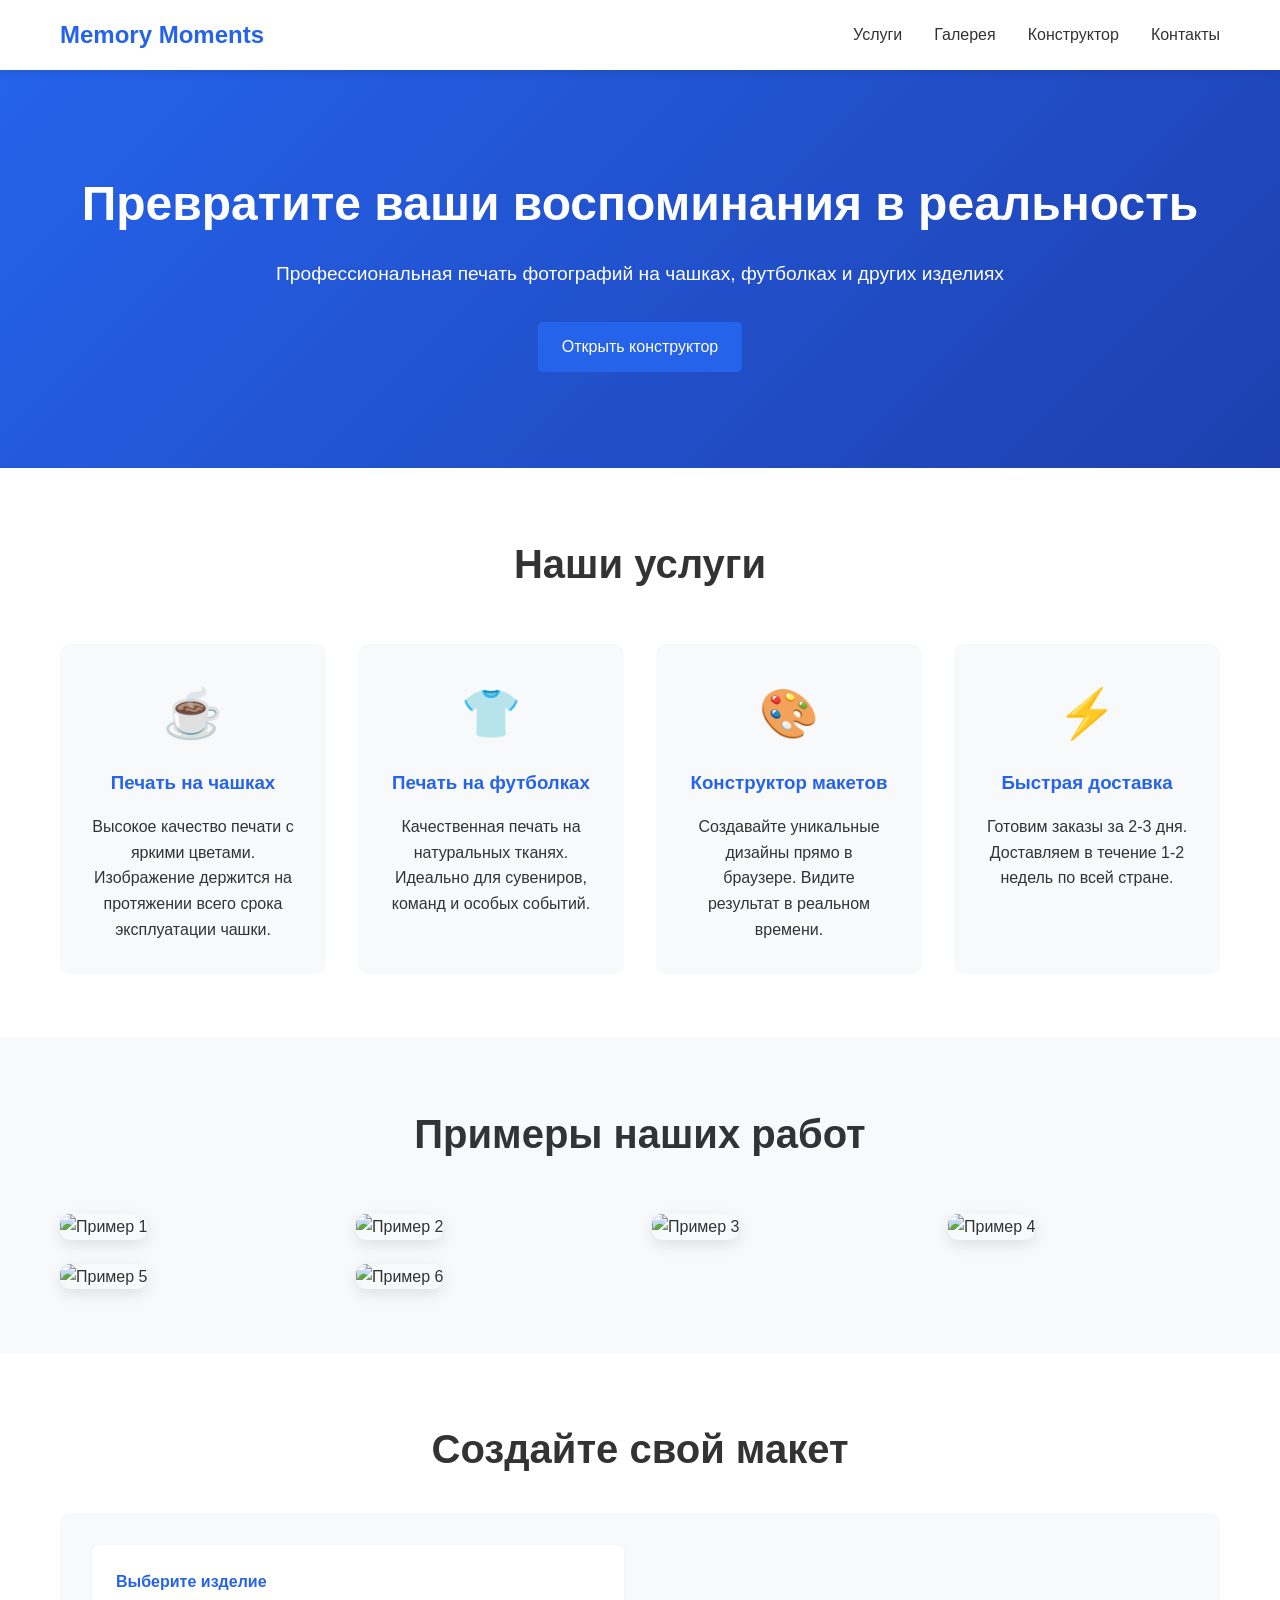
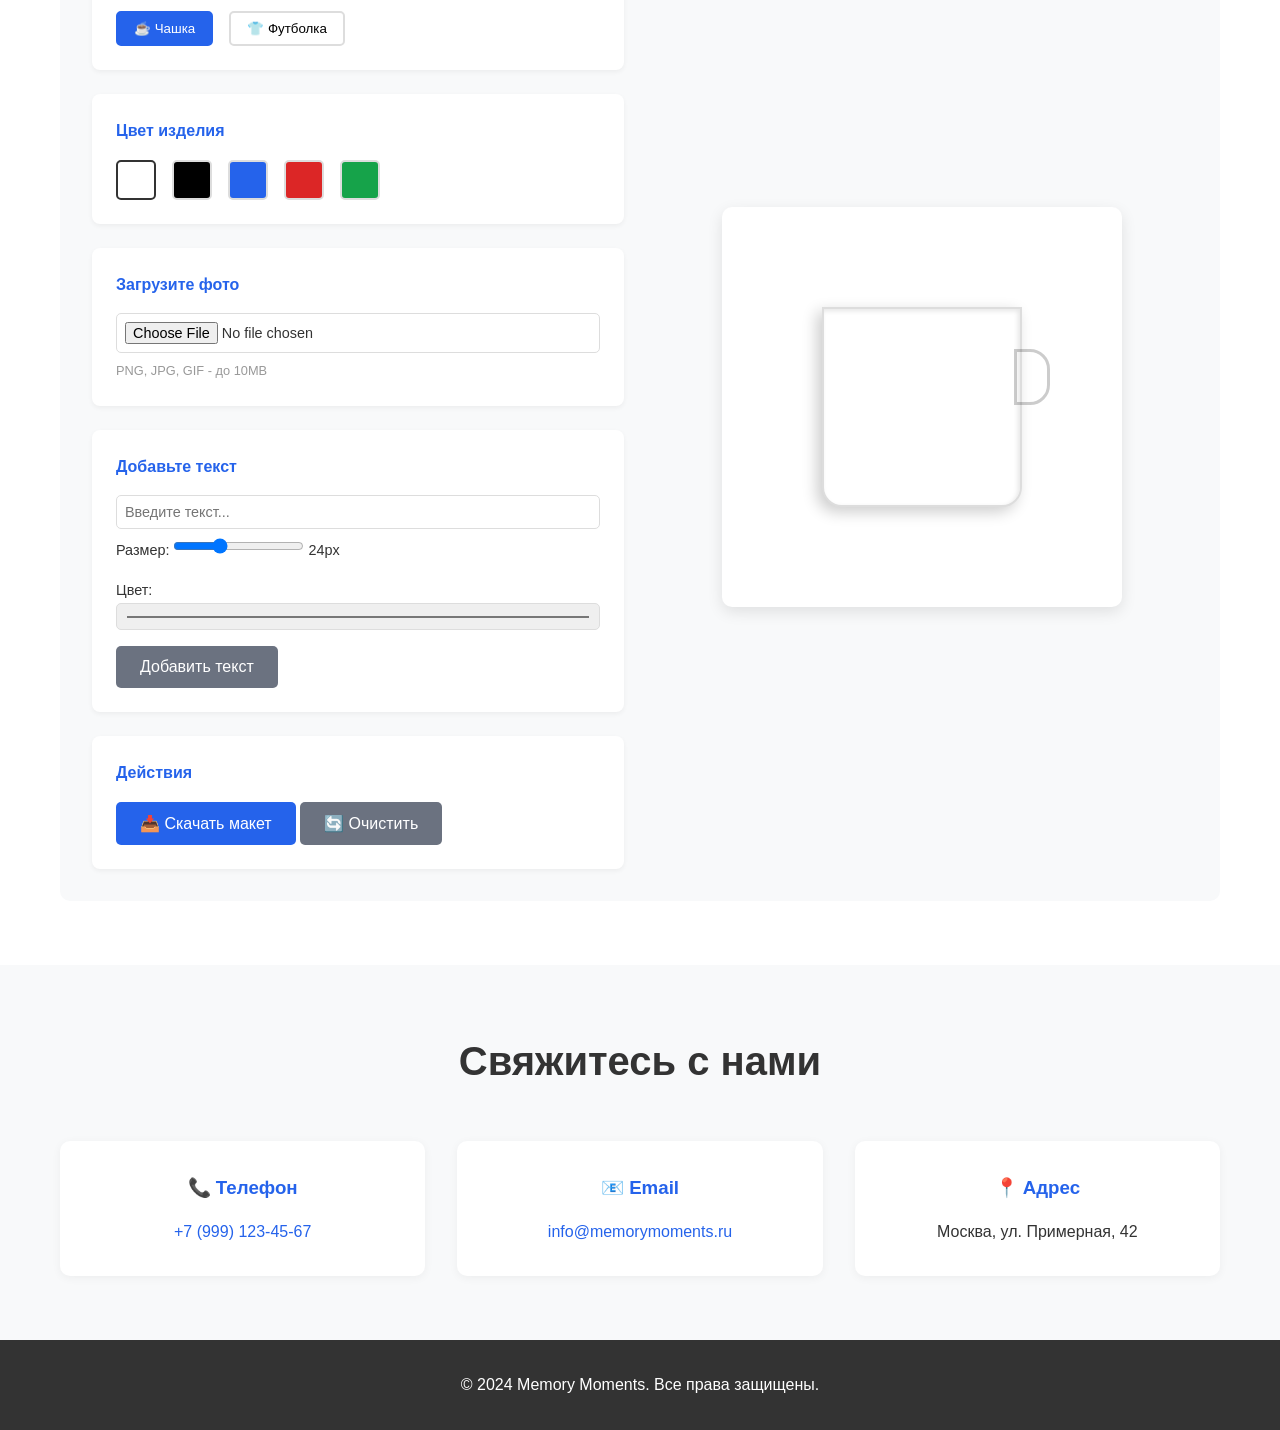
==== index.html @ 1edd254b "Initial commit: Memory Moments landing page with designer" ====
<!DOCTYPE html>
<html lang="ru">
<head>
    <meta charset="UTF-8">
    <meta name="viewport" content="width=device-width, initial-scale=1.0">
    <title>Memory Moments - Фотопечать на чашках и футболках</title>
    <link rel="stylesheet" href="styles.css">
</head>
<body>
    <!-- Навигация -->
    <nav class="navbar">
        <div class="container">
            <div class="logo">Memory Moments</div>
            <ul class="nav-links">
                <li><a href="#features">Услуги</a></li>
                <li><a href="#gallery">Галерея</a></li>
                <li><a href="#designer">Конструктор</a></li>
                <li><a href="#contacts">Контакты</a></li>
            </ul>
        </div>
    </nav>

    <!-- Героический баннер -->
    <section class="hero">
        <div class="container">
            <h1>Превратите ваши воспоминания в реальность</h1>
            <p>Профессиональная печать фотографий на чашках, футболках и других изделиях</p>
            <a href="#designer" class="btn btn-primary">Открыть конструктор</a>
        </div>
    </section>

    <!-- Услуги -->
    <section id="features" class="features">
        <div class="container">
            <h2>Наши услуги</h2>
            <div class="features-grid">
                <div class="feature-card">
                    <div class="feature-icon">☕</div>
                    <h3>Печать на чашках</h3>
                    <p>Высокое качество печати с яркими цветами. Изображение держится на протяжении всего срока эксплуатации чашки.</p>
                </div>
                <div class="feature-card">
                    <div class="feature-icon">👕</div>
                    <h3>Печать на футболках</h3>
                    <p>Качественная печать на натуральных тканях. Идеально для сувениров, команд и особых событий.</p>
                </div>
                <div class="feature-card">
                    <div class="feature-icon">🎨</div>
                    <h3>Конструктор макетов</h3>
                    <p>Создавайте уникальные дизайны прямо в браузере. Видите результат в реальном времени.</p>
                </div>
                <div class="feature-card">
                    <div class="feature-icon">⚡</div>
                    <h3>Быстрая доставка</h3>
                    <p>Готовим заказы за 2-3 дня. Доставляем в течение 1-2 недель по всей стране.</p>
                </div>
            </div>
        </div>
    </section>

    <!-- Галерея -->
    <section id="gallery" class="gallery">
        <div class="container">
            <h2>Примеры наших работ</h2>
            <div class="gallery-grid">
                <div class="gallery-item"><img src="https://via.placeholder.com/300x300?text=Чашка+1" alt="Пример 1"></div>
                <div class="gallery-item"><img src="https://via.placeholder.com/300x300?text=Чашка+2" alt="Пример 2"></div>
                <div class="gallery-item"><img src="https://via.placeholder.com/300x300?text=Футболка+1" alt="Пример 3"></div>
                <div class="gallery-item"><img src="https://via.placeholder.com/300x300?text=Футболка+2" alt="Пример 4"></div>
                <div class="gallery-item"><img src="https://via.placeholder.com/300x300?text=Чашка+3" alt="Пример 5"></div>
                <div class="gallery-item"><img src="https://via.placeholder.com/300x300?text=Футболка+3" alt="Пример 6"></div>
            </div>
        </div>
    </section>

    <!-- Конструктор -->
    <section id="designer" class="designer">
        <div class="container">
            <h2>Создайте свой макет</h2>
            <div class="designer-wrapper">
                <!-- Панель инструментов -->
                <div class="designer-tools">
                    <div class="tool-group">
                        <h3>Выберите изделие</h3>
                        <div class="product-selector">
                            <button class="product-btn active" data-product="mug">
                                ☕ Чашка
                            </button>
                            <button class="product-btn" data-product="tshirt">
                                👕 Футболка
                            </button>
                        </div>
                    </div>

                    <div class="tool-group">
                        <h3>Цвет изделия</h3>
                        <div class="color-picker">
                            <button class="color-btn active" data-color="white" style="background-color: white; border: 2px solid #333;"></button>
                            <button class="color-btn" data-color="black" style="background-color: black;"></button>
                            <button class="color-btn" data-color="blue" style="background-color: #2563eb;"></button>
                            <button class="color-btn" data-color="red" style="background-color: #dc2626;"></button>
                            <button class="color-btn" data-color="green" style="background-color: #16a34a;"></button>
                        </div>
                    </div>

                    <div class="tool-group">
                        <h3>Загрузите фото</h3>
                        <input type="file" id="photoInput" accept="image/*">
                        <small>PNG, JPG, GIF - до 10MB</small>
                    </div>

                    <div class="tool-group">
                        <h3>Добавьте текст</h3>
                        <input type="text" id="textInput" placeholder="Введите текст...">
                        <div class="text-controls">
                            <label>Размер:
                                <input type="range" id="textSize" min="12" max="48" value="24">
                                <span id="sizeValue">24</span>px
                            </label>
                            <label>Цвет:
                                <input type="color" id="textColor" value="#000000">
                            </label>
                        </div>
                        <button id="addTextBtn" class="btn btn-secondary">Добавить текст</button>
                    </div>

                    <div class="tool-group">
                        <h3>Действия</h3>
                        <button id="downloadBtn" class="btn btn-primary">📥 Скачать макет</button>
                        <button id="resetBtn" class="btn btn-secondary">🔄 Очистить</button>
                    </div>
                </div>

                <!-- Превью -->
                <div class="designer-preview">
                    <div class="preview-container">
                        <div class="product-display" id="productDisplay">
                            <div class="mug-preview" id="mugPreview">
                                <div class="mug mug-white">
                                    <div class="mug-print" id="mugPrint">
                                        <canvas id="designCanvas"></canvas>
                                    </div>
                                </div>
                            </div>
                            <div class="tshirt-preview" id="tshirtPreview" style="display: none;">
                                <div class="tshirt tshirt-white">
                                    <div class="tshirt-print" id="tshirtPrint">
                                        <canvas id="designCanvas2"></canvas>
                                    </div>
                                </div>
                            </div>
                        </div>
                    </div>
                </div>
            </div>
        </div>
    </section>

    <!-- Контакты -->
    <section id="contacts" class="contacts">
        <div class="container">
            <h2>Свяжитесь с нами</h2>
            <div class="contacts-grid">
                <div class="contact-item">
                    <h3>📞 Телефон</h3>
                    <p><a href="tel:+79991234567">+7 (999) 123-45-67</a></p>
                </div>
                <div class="contact-item">
                    <h3>📧 Email</h3>
                    <p><a href="mailto:info@memorymoments.ru">info@memorymoments.ru</a></p>
                </div>
                <div class="contact-item">
                    <h3>📍 Адрес</h3>
                    <p>Москва, ул. Примерная, 42</p>
                </div>
            </div>
        </div>
    </section>

    <!-- Подвал -->
    <footer class="footer">
        <div class="container">
            <p>&copy; 2024 Memory Moments. Все права защищены.</p>
        </div>
    </footer>

    <script src="script.js"></script>
</body>
</html>
---- styles.css ----
* {
    margin: 0;
    padding: 0;
    box-sizing: border-box;
}

body {
    font-family: 'Segoe UI', Tahoma, Geneva, Verdana, sans-serif;
    line-height: 1.6;
    color: #333;
    background-color: #f8f9fa;
}

.container {
    max-width: 1200px;
    margin: 0 auto;
    padding: 0 20px;
}

/* Навигация */
.navbar {
    background-color: #fff;
    box-shadow: 0 2px 10px rgba(0, 0, 0, 0.1);
    position: sticky;
    top: 0;
    z-index: 100;
}

.navbar .container {
    display: flex;
    justify-content: space-between;
    align-items: center;
    padding: 1rem 20px;
}

.logo {
    font-size: 1.5rem;
    font-weight: bold;
    color: #2563eb;
}

.nav-links {
    display: flex;
    list-style: none;
    gap: 2rem;
}

.nav-links a {
    text-decoration: none;
    color: #333;
    transition: color 0.3s;
}

.nav-links a:hover {
    color: #2563eb;
}

/* Героический баннер */
.hero {
    background: linear-gradient(135deg, #2563eb 0%, #1e40af 100%);
    color: white;
    padding: 6rem 20px;
    text-align: center;
}

.hero h1 {
    font-size: 3rem;
    margin-bottom: 1rem;
}

.hero p {
    font-size: 1.2rem;
    margin-bottom: 2rem;
}

/* Кнопки */
.btn {
    padding: 0.75rem 1.5rem;
    border: none;
    border-radius: 5px;
    font-size: 1rem;
    cursor: pointer;
    transition: all 0.3s;
    text-decoration: none;
    display: inline-block;
}

.btn-primary {
    background-color: #2563eb;
    color: white;
}

.btn-primary:hover {
    background-color: #1e40af;
    transform: translateY(-2px);
    box-shadow: 0 5px 15px rgba(37, 99, 235, 0.3);
}

.btn-secondary {
    background-color: #6b7280;
    color: white;
}

.btn-secondary:hover {
    background-color: #4b5563;
}

/* Услуги */
.features {
    padding: 4rem 20px;
    background-color: #fff;
}

.features h2 {
    text-align: center;
    font-size: 2.5rem;
    margin-bottom: 3rem;
    color: #333;
}

.features-grid {
    display: grid;
    grid-template-columns: repeat(auto-fit, minmax(250px, 1fr));
    gap: 2rem;
}

.feature-card {
    background-color: #f8f9fa;
    padding: 2rem;
    border-radius: 10px;
    text-align: center;
    transition: transform 0.3s, box-shadow 0.3s;
}

.feature-card:hover {
    transform: translateY(-5px);
    box-shadow: 0 10px 25px rgba(0, 0, 0, 0.1);
}

.feature-icon {
    font-size: 3rem;
    margin-bottom: 1rem;
}

.feature-card h3 {
    color: #2563eb;
    margin-bottom: 1rem;
}

/* Галерея */
.gallery {
    padding: 4rem 20px;
    background-color: #f8f9fa;
}

.gallery h2 {
    text-align: center;
    font-size: 2.5rem;
    margin-bottom: 3rem;
    color: #333;
}

.gallery-grid {
    display: grid;
    grid-template-columns: repeat(auto-fit, minmax(250px, 1fr));
    gap: 1.5rem;
}

.gallery-item img {
    width: 100%;
    height: 250px;
    object-fit: cover;
    border-radius: 10px;
    box-shadow: 0 5px 15px rgba(0, 0, 0, 0.1);
    transition: transform 0.3s;
}

.gallery-item img:hover {
    transform: scale(1.05);
}

/* Конструктор */
.designer {
    padding: 4rem 20px;
    background-color: #fff;
}

.designer h2 {
    text-align: center;
    font-size: 2.5rem;
    margin-bottom: 2rem;
    color: #333;
}

.designer-wrapper {
    display: grid;
    grid-template-columns: 1fr 1fr;
    gap: 2rem;
    background-color: #f8f9fa;
    padding: 2rem;
    border-radius: 10px;
}

.designer-tools {
    display: flex;
    flex-direction: column;
    gap: 1.5rem;
}

.tool-group {
    background-color: white;
    padding: 1.5rem;
    border-radius: 8px;
    box-shadow: 0 2px 5px rgba(0, 0, 0, 0.05);
}

.tool-group h3 {
    margin-bottom: 1rem;
    color: #2563eb;
    font-size: 1rem;
}

.product-selector,
.color-picker {
    display: flex;
    gap: 1rem;
    flex-wrap: wrap;
}

.product-btn,
.color-btn {
    padding: 0.5rem 1rem;
    border: 2px solid #ddd;
    background-color: white;
    border-radius: 5px;
    cursor: pointer;
    transition: all 0.3s;
}

.product-btn:hover,
.color-btn:hover {
    border-color: #2563eb;
}

.product-btn.active,
.color-btn.active {
    border-color: #2563eb;
    background-color: #2563eb;
    color: white;
}

.color-btn {
    width: 40px;
    height: 40px;
    padding: 0;
}

input[type="file"],
input[type="text"],
input[type="color"],
input[type="range"] {
    width: 100%;
    padding: 0.5rem;
    margin-bottom: 0.5rem;
    border: 1px solid #ddd;
    border-radius: 5px;
    font-size: 0.9rem;
}

input[type="range"] {
    width: auto;
    padding: 0;
}

label {
    display: block;
    margin-bottom: 0.5rem;
    font-size: 0.9rem;
}

small {
    display: block;
    color: #999;
    font-size: 0.8rem;
}

.text-controls {
    display: flex;
    flex-direction: column;
    gap: 0.5rem;
}

/* Превью конструктора */
.designer-preview {
    display: flex;
    align-items: center;
    justify-content: center;
}

.preview-container {
    background-color: white;
    padding: 2rem;
    border-radius: 10px;
    box-shadow: 0 5px 15px rgba(0, 0, 0, 0.1);
    width: 100%;
    max-width: 400px;
    aspect-ratio: 1;
    display: flex;
    align-items: center;
    justify-content: center;
}

/* Чашка */
.mug-preview {
    display: flex;
    align-items: center;
    justify-content: center;
    width: 100%;
    height: 100%;
}

.mug {
    width: 200px;
    height: 200px;
    border-radius: 0 0 20px 20px;
    position: relative;
    box-shadow: -5px 5px 15px rgba(0, 0, 0, 0.2), inset -2px 2px 5px rgba(0, 0, 0, 0.1);
    display: flex;
    align-items: center;
    justify-content: center;
}

.mug-white { background-color: #fff; border: 2px solid #ddd; }
.mug-black { background-color: #1a1a1a; border: 2px solid #000; }
.mug-blue { background-color: #2563eb; }
.mug-red { background-color: #dc2626; }
.mug-green { background-color: #16a34a; }

.mug::after {
    content: '';
    position: absolute;
    right: -30px;
    top: 40px;
    width: 30px;
    height: 50px;
    border: 3px solid rgba(0, 0, 0, 0.2);
    border-radius: 0 20px 20px 0;
    background-color: transparent;
}

.mug-print {
    width: 160px;
    height: 160px;
    display: flex;
    align-items: center;
    justify-content: center;
    position: relative;
}

canvas {
    max-width: 100%;
    max-height: 100%;
}

/* Футболка */
.tshirt-preview {
    display: flex;
    align-items: center;
    justify-content: center;
    width: 100%;
    height: 100%;
}

.tshirt {
    width: 180px;
    height: 240px;
    position: relative;
    display: flex;
    align-items: center;
    justify-content: center;
}

.tshirt-white { background-color: #fff; }
.tshirt-black { background-color: #1a1a1a; }
.tshirt-blue { background-color: #2563eb; }
.tshirt-red { background-color: #dc2626; }
.tshirt-green { background-color: #16a34a; }

.tshirt::before {
    content: '';
    position: absolute;
    width: 0;
    height: 0;
    border-left: 30px solid transparent;
    border-right: 30px solid transparent;
    border-top: 40px solid rgba(0, 0, 0, 0.1);
    top: 0;
    left: 50%;
    transform: translateX(-50%);
}

.tshirt::after {
    content: '';
    position: absolute;
    width: 180px;
    height: 2px;
    background-color: rgba(0, 0, 0, 0.1);
    top: 40px;
    left: 0;
}

.tshirt-print {
    width: 140px;
    height: 120px;
    display: flex;
    align-items: center;
    justify-content: center;
    position: relative;
    margin-top: 10px;
}

/* Контакты */
.contacts {
    padding: 4rem 20px;
    background-color: #f8f9fa;
}

.contacts h2 {
    text-align: center;
    font-size: 2.5rem;
    margin-bottom: 3rem;
    color: #333;
}

.contacts-grid {
    display: grid;
    grid-template-columns: repeat(auto-fit, minmax(200px, 1fr));
    gap: 2rem;
}

.contact-item {
    background-color: white;
    padding: 2rem;
    border-radius: 10px;
    text-align: center;
    box-shadow: 0 2px 10px rgba(0, 0, 0, 0.05);
}

.contact-item h3 {
    color: #2563eb;
    margin-bottom: 1rem;
}

.contact-item a {
    color: #2563eb;
    text-decoration: none;
}

.contact-item a:hover {
    text-decoration: underline;
}

/* Подвал */
.footer {
    background-color: #333;
    color: white;
    text-align: center;
    padding: 2rem 20px;
}

/* Адаптивность */
@media (max-width: 768px) {
    .nav-links {
        gap: 1rem;
    }

    .hero h1 {
        font-size: 2rem;
    }

    .designer-wrapper {
        grid-template-columns: 1fr;
    }

    .features-grid,
    .gallery-grid,
    .contacts-grid {
        grid-template-columns: 1fr;
    }

    .mug {
        width: 150px;
        height: 150px;
    }

    .mug-print {
        width: 120px;
        height: 120px;
    }
}
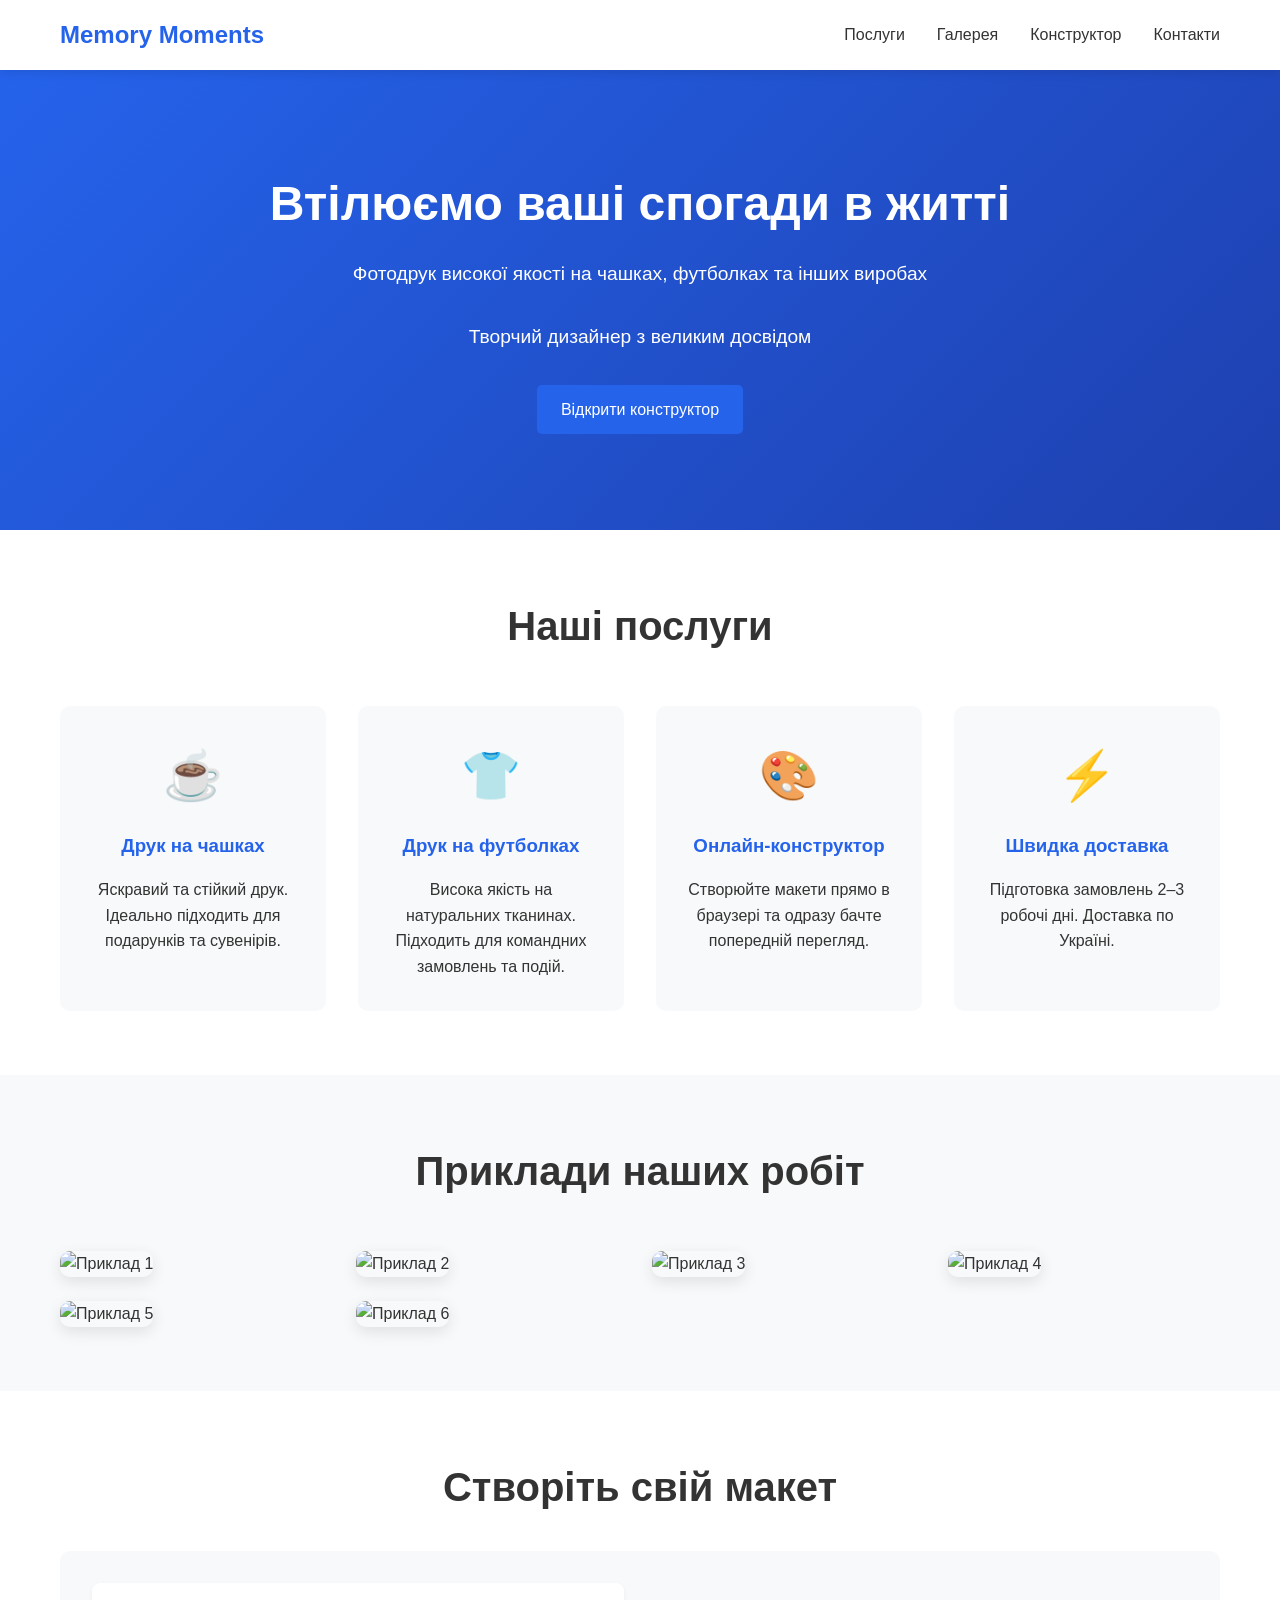
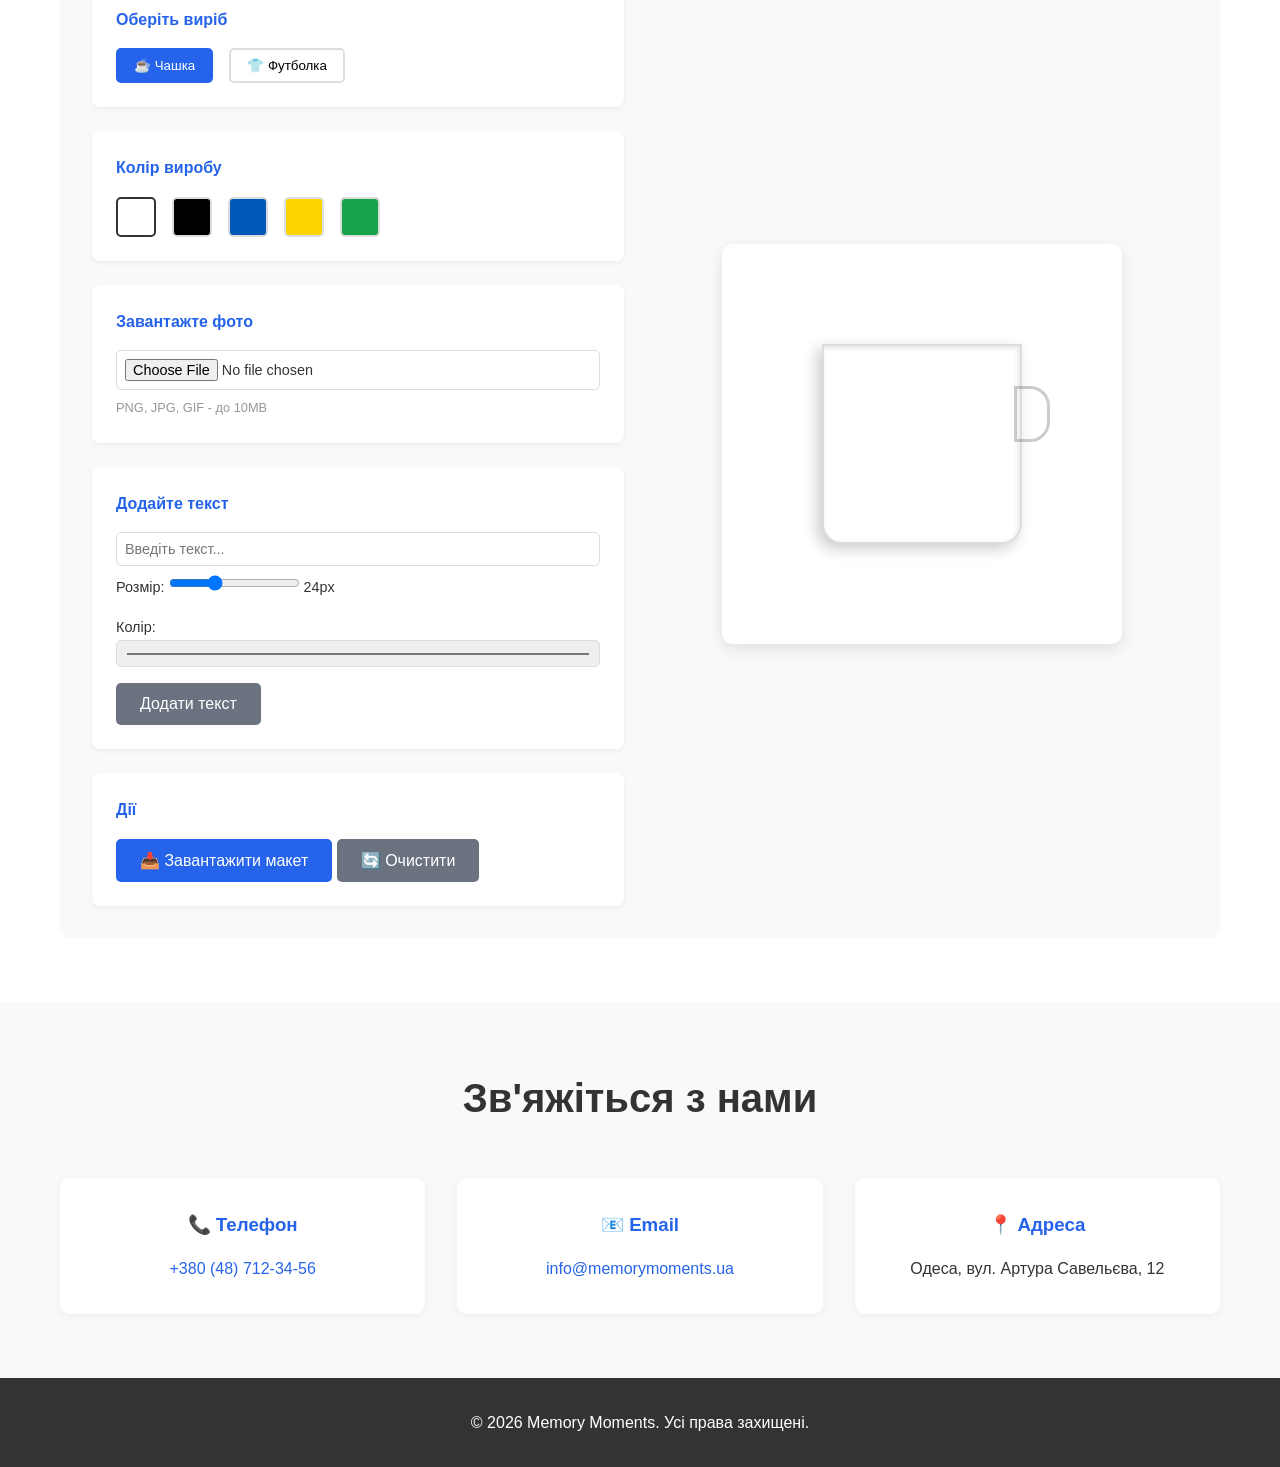
==== commit 3e1d82bb: "chore(i18n): translate site to Ukrainian and update contacts/design" ====
--- a/index.html
+++ b/index.html
@@ -1,58 +1,59 @@
 <!DOCTYPE html>
-<html lang="ru">
+<html lang="uk">
 <head>
     <meta charset="UTF-8">
     <meta name="viewport" content="width=device-width, initial-scale=1.0">
-    <title>Memory Moments - Фотопечать на чашках и футболках</title>
+    <title>Memory Moments - Фотодрук на чашках і футболках</title>
     <link rel="stylesheet" href="styles.css">
 </head>
 <body>
-    <!-- Навигация -->
+    <!-- Навігація -->
     <nav class="navbar">
         <div class="container">
             <div class="logo">Memory Moments</div>
             <ul class="nav-links">
-                <li><a href="#features">Услуги</a></li>
+                <li><a href="#features">Послуги</a></li>
                 <li><a href="#gallery">Галерея</a></li>
                 <li><a href="#designer">Конструктор</a></li>
-                <li><a href="#contacts">Контакты</a></li>
+                <li><a href="#contacts">Контакти</a></li>
             </ul>
         </div>
     </nav>
 
-    <!-- Героический баннер -->
+    <!-- Героічний банер -->
     <section class="hero">
         <div class="container">
-            <h1>Превратите ваши воспоминания в реальность</h1>
-            <p>Профессиональная печать фотографий на чашках, футболках и других изделиях</p>
-            <a href="#designer" class="btn btn-primary">Открыть конструктор</a>
+            <h1>Втілюємо ваші спогади в житті</h1>
+            <p>Фотодрук високої якості на чашках, футболках та інших виробах</p>
+            <p class="hero-sub">Творчий дизайнер з великим досвідом</p>
+            <a href="#designer" class="btn btn-primary">Відкрити конструктор</a>
         </div>
     </section>
 
-    <!-- Услуги -->
+    <!-- Послуги -->
     <section id="features" class="features">
         <div class="container">
-            <h2>Наши услуги</h2>
+            <h2>Наші послуги</h2>
             <div class="features-grid">
                 <div class="feature-card">
                     <div class="feature-icon">☕</div>
-                    <h3>Печать на чашках</h3>
-                    <p>Высокое качество печати с яркими цветами. Изображение держится на протяжении всего срока эксплуатации чашки.</p>
+                    <h3>Друк на чашках</h3>
+                    <p>Яскравий та стійкий друк. Ідеально підходить для подарунків та сувенірів.</p>
                 </div>
                 <div class="feature-card">
                     <div class="feature-icon">👕</div>
-                    <h3>Печать на футболках</h3>
-                    <p>Качественная печать на натуральных тканях. Идеально для сувениров, команд и особых событий.</p>
+                    <h3>Друк на футболках</h3>
+                    <p>Висока якість на натуральних тканинах. Підходить для командних замовлень та подій.</p>
                 </div>
                 <div class="feature-card">
                     <div class="feature-icon">🎨</div>
-                    <h3>Конструктор макетов</h3>
-                    <p>Создавайте уникальные дизайны прямо в браузере. Видите результат в реальном времени.</p>
+                    <h3>Онлайн-конструктор</h3>
+                    <p>Створюйте макети прямо в браузері та одразу бачте попередній перегляд.</p>
                 </div>
                 <div class="feature-card">
                     <div class="feature-icon">⚡</div>
-                    <h3>Быстрая доставка</h3>
-                    <p>Готовим заказы за 2-3 дня. Доставляем в течение 1-2 недель по всей стране.</p>
+                    <h3>Швидка доставка</h3>
+                    <p>Підготовка замовлень 2–3 робочі дні. Доставка по Україні.</p>
                 </div>
             </div>
         </div>
@@ -61,14 +62,14 @@
     <!-- Галерея -->
     <section id="gallery" class="gallery">
         <div class="container">
-            <h2>Примеры наших работ</h2>
+            <h2>Приклади наших робіт</h2>
             <div class="gallery-grid">
-                <div class="gallery-item"><img src="https://via.placeholder.com/300x300?text=Чашка+1" alt="Пример 1"></div>
-                <div class="gallery-item"><img src="https://via.placeholder.com/300x300?text=Чашка+2" alt="Пример 2"></div>
-                <div class="gallery-item"><img src="https://via.placeholder.com/300x300?text=Футболка+1" alt="Пример 3"></div>
-                <div class="gallery-item"><img src="https://via.placeholder.com/300x300?text=Футболка+2" alt="Пример 4"></div>
-                <div class="gallery-item"><img src="https://via.placeholder.com/300x300?text=Чашка+3" alt="Пример 5"></div>
-                <div class="gallery-item"><img src="https://via.placeholder.com/300x300?text=Футболка+3" alt="Пример 6"></div>
+                <div class="gallery-item"><img src="https://via.placeholder.com/300x300?text=Чашка+1" alt="Приклад 1"></div>
+                <div class="gallery-item"><img src="https://via.placeholder.com/300x300?text=Чашка+2" alt="Приклад 2"></div>
+                <div class="gallery-item"><img src="https://via.placeholder.com/300x300?text=Футболка+1" alt="Приклад 3"></div>
+                <div class="gallery-item"><img src="https://via.placeholder.com/300x300?text=Футболка+2" alt="Приклад 4"></div>
+                <div class="gallery-item"><img src="https://via.placeholder.com/300x300?text=Чашка+3" alt="Приклад 5"></div>
+                <div class="gallery-item"><img src="https://via.placeholder.com/300x300?text=Футболка+3" alt="Приклад 6"></div>
             </div>
         </div>
     </section>
@@ -76,12 +77,12 @@
     <!-- Конструктор -->
     <section id="designer" class="designer">
         <div class="container">
-            <h2>Создайте свой макет</h2>
+            <h2>Створіть свій макет</h2>
             <div class="designer-wrapper">
-                <!-- Панель инструментов -->
+                <!-- Панель інструментів -->
                 <div class="designer-tools">
                     <div class="tool-group">
-                        <h3>Выберите изделие</h3>
+                        <h3>Оберіть виріб</h3>
                         <div class="product-selector">
                             <button class="product-btn active" data-product="mug">
                                 ☕ Чашка
@@ -93,45 +94,45 @@
                     </div>
 
                     <div class="tool-group">
-                        <h3>Цвет изделия</h3>
+                        <h3>Колір виробу</h3>
                         <div class="color-picker">
                             <button class="color-btn active" data-color="white" style="background-color: white; border: 2px solid #333;"></button>
                             <button class="color-btn" data-color="black" style="background-color: black;"></button>
-                            <button class="color-btn" data-color="blue" style="background-color: #2563eb;"></button>
-                            <button class="color-btn" data-color="red" style="background-color: #dc2626;"></button>
+                            <button class="color-btn" data-color="blue" style="background-color: #0057b7;"></button>
+                            <button class="color-btn" data-color="yellow" style="background-color: #ffd500;"></button>
                             <button class="color-btn" data-color="green" style="background-color: #16a34a;"></button>
                         </div>
                     </div>
 
                     <div class="tool-group">
-                        <h3>Загрузите фото</h3>
+                        <h3>Завантажте фото</h3>
                         <input type="file" id="photoInput" accept="image/*">
                         <small>PNG, JPG, GIF - до 10MB</small>
                     </div>
 
                     <div class="tool-group">
-                        <h3>Добавьте текст</h3>
-                        <input type="text" id="textInput" placeholder="Введите текст...">
+                        <h3>Додайте текст</h3>
+                        <input type="text" id="textInput" placeholder="Введіть текст...">
                         <div class="text-controls">
-                            <label>Размер:
+                            <label>Розмір:
                                 <input type="range" id="textSize" min="12" max="48" value="24">
                                 <span id="sizeValue">24</span>px
                             </label>
-                            <label>Цвет:
+                            <label>Колір:
                                 <input type="color" id="textColor" value="#000000">
                             </label>
                         </div>
-                        <button id="addTextBtn" class="btn btn-secondary">Добавить текст</button>
+                        <button id="addTextBtn" class="btn btn-secondary">Додати текст</button>
                     </div>
 
                     <div class="tool-group">
-                        <h3>Действия</h3>
-                        <button id="downloadBtn" class="btn btn-primary">📥 Скачать макет</button>
-                        <button id="resetBtn" class="btn btn-secondary">🔄 Очистить</button>
+                        <h3>Дії</h3>
+                        <button id="downloadBtn" class="btn btn-primary">📥 Завантажити макет</button>
+                        <button id="resetBtn" class="btn btn-secondary">🔄 Очистити</button>
                     </div>
                 </div>
 
-                <!-- Превью -->
+                <!-- Попередній перегляд -->
                 <div class="designer-preview">
                     <div class="preview-container">
                         <div class="product-display" id="productDisplay">
@@ -156,34 +157,34 @@
         </div>
     </section>
 
-    <!-- Контакты -->
+    <!-- Контакти -->
     <section id="contacts" class="contacts">
         <div class="container">
-            <h2>Свяжитесь с нами</h2>
+            <h2>Зв'яжіться з нами</h2>
             <div class="contacts-grid">
                 <div class="contact-item">
                     <h3>📞 Телефон</h3>
-                    <p><a href="tel:+79991234567">+7 (999) 123-45-67</a></p>
+                    <p><a href="tel:+380487123456">+380 (48) 712-34-56</a></p>
                 </div>
                 <div class="contact-item">
                     <h3>📧 Email</h3>
-                    <p><a href="mailto:info@memorymoments.ru">info@memorymoments.ru</a></p>
+                    <p><a href="mailto:info@memorymoments.ua">info@memorymoments.ua</a></p>
                 </div>
                 <div class="contact-item">
-                    <h3>📍 Адрес</h3>
-                    <p>Москва, ул. Примерная, 42</p>
+                    <h3>📍 Адреса</h3>
+                    <p>Одеса, вул. Артура Савельєва, 12</p>
                 </div>
             </div>
         </div>
     </section>
 
-    <!-- Подвал -->
+    <!-- Підвал -->
     <footer class="footer">
         <div class="container">
-            <p>&copy; 2024 Memory Moments. Все права защищены.</p>
+            <p>&copy; 2026 Memory Moments. Усі права захищені.</p>
         </div>
     </footer>
 
     <script src="script.js"></script>
 </body>
-</html>+</html>
